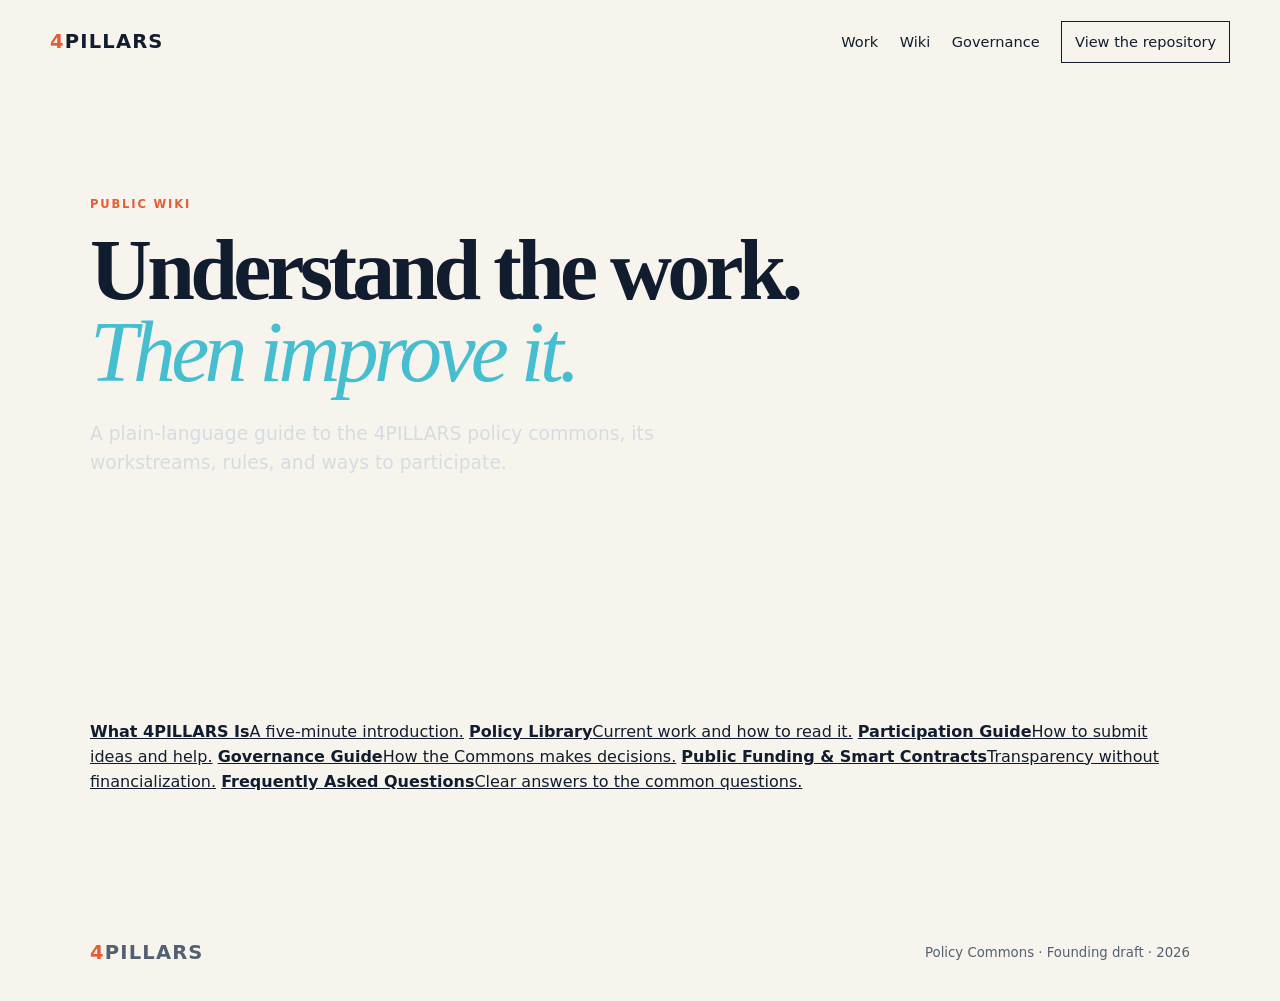
==== site/wiki.html @ 360bce5f "chore: add site/wiki.html" ====
<!doctype html>
<html lang="en">
  <head>
    <meta charset="utf-8">
    <meta name="viewport" content="width=device-width, initial-scale=1">
    <meta name="description" content="Public wiki for the 4PILLARS Policy Commons.">
    <title>4PILLARS Public Wiki</title>
    <link rel="stylesheet" href="styles.css">
  </head>
  <body>
    <header class="site-header">
      <a class="brand" href="index.html"><span>4</span>PILLARS</a>
      <nav aria-label="Primary">
        <a href="index.html#work">Work</a>
        <a href="wiki.html">Wiki</a>
        <a href="index.html#governance">Governance</a>
        <a class="nav-cta" href="https://github.com/FOURPILLARSFOUNDATION/4pillars-policy-dao">View the repository</a>
      </nav>
    </header>
    <main>
      <section class="section wiki-intro">
        <p class="eyebrow">Public wiki</p>
        <h1>Understand the work.<br><em>Then improve it.</em></h1>
        <p class="lede wiki-lede">A plain-language guide to the 4PILLARS policy commons, its workstreams, rules, and ways to participate.</p>
      </section>
      <section class="section wiki-grid-section">
        <div class="wiki-grid">
          <a href="../wiki/What-4PILLARS-Is.md"><b>What 4PILLARS Is</b><span>A five-minute introduction.</span></a>
          <a href="../wiki/Policy-Library.md"><b>Policy Library</b><span>Current work and how to read it.</span></a>
          <a href="../wiki/Participation-Guide.md"><b>Participation Guide</b><span>How to submit ideas and help.</span></a>
          <a href="../wiki/Governance-Guide.md"><b>Governance Guide</b><span>How the Commons makes decisions.</span></a>
          <a href="../wiki/Public-Funding-and-Smart-Contracts.md"><b>Public Funding & Smart Contracts</b><span>Transparency without financialization.</span></a>
          <a href="../wiki/FAQ.md"><b>Frequently Asked Questions</b><span>Clear answers to the common questions.</span></a>
        </div>
      </section>
    </main>
    <footer>
      <a class="brand" href="index.html"><span>4</span>PILLARS</a>
      <p>Policy Commons · Founding draft · 2026</p>
    </footer>
  </body>
</html>
---- site/styles.css ----
:root {
  --ink: #111c2e;
  --paper: #f7f4ed;
  --blue: #1b4e8e;
  --bright: #47bed0;
  --line: #c8cdd0;
  --muted: #536071;
  --orange: #e45d34;
}

* { box-sizing: border-box; }
html { scroll-behavior: smooth; }
body { margin: 0; background: var(--paper); color: var(--ink); font: 16px/1.55 Inter, ui-sans-serif, system-ui, -apple-system, BlinkMacSystemFont, "Segoe UI", sans-serif; }
a { color: inherit; }
.skip-link { position: absolute; left: -10000px; top: auto; }
.skip-link:focus { left: 1rem; top: 1rem; z-index: 5; background: white; padding: .65rem 1rem; }
.site-header { width: min(1180px, calc(100% - 3rem)); height: 84px; display: flex; align-items: center; justify-content: space-between; margin: auto; }
.brand { font-size: 1.22rem; font-weight: 800; letter-spacing: .06em; text-decoration: none; }
.brand span { color: var(--orange); }
nav { display: flex; gap: 1.35rem; align-items: center; font-size: .91rem; }
nav a { text-decoration: none; }
nav a:not(.nav-cta):hover, .text-link:hover { text-decoration: underline; text-underline-offset: .25rem; }
.nav-cta { padding: .55rem .8rem; border: 1px solid var(--ink); }
.menu-button { display: none; background: none; border: 1px solid var(--ink); padding: .45rem .7rem; color: var(--ink); }
.hero { background: var(--ink); color: white; display: grid; grid-template-columns: 1.15fr .85fr; gap: clamp(2rem, 8vw, 8rem); padding: clamp(4.5rem, 10vw, 8.5rem) max(1.5rem, calc((100vw - 1100px)/2)); }
.hero-copy { max-width: 680px; }
.eyebrow { margin: 0 0 1rem; font-weight: 800; font-size: .72rem; letter-spacing: .16em; text-transform: uppercase; color: var(--orange); }
h1, h2, h3, p { margin-top: 0; }
h1 { font-family: Georgia, serif; font-size: clamp(3rem, 6.7vw, 6rem); line-height: .96; letter-spacing: -.055em; margin-bottom: 1.55rem; }
h1 em { color: var(--bright); font-weight: 400; }
.lede { max-width: 565px; color: #d5dbe3; font-size: 1.17rem; }
.actions { display: flex; gap: .85rem; flex-wrap: wrap; margin-top: 2rem; }
.button { display: inline-block; padding: .8rem 1.1rem; text-decoration: none; font-weight: 750; }
.primary { background: var(--bright); color: var(--ink); }
.secondary { border: 1px solid #aab6c5; color: white; }
.hero-panel { align-self: end; border-top: 1px solid #5a687c; }
.hero-panel div { display: grid; grid-template-columns: 3rem 1fr; gap: .35rem .7rem; padding: 1rem 0; border-bottom: 1px solid #5a687c; }
.hero-panel b { color: var(--bright); font-size: .85rem; grid-row: span 2; }
.hero-panel span { font-weight: 780; text-transform: uppercase; letter-spacing: .08em; font-size: .81rem; }
.hero-panel small { color: #b9c2cf; }
.section { max-width: 1100px; margin: auto; padding: 7rem 0; }
.section-heading { max-width: 720px; margin-bottom: 2.7rem; }
h2 { font: 400 clamp(2.2rem, 4vw, 4rem)/1.04 Georgia, serif; letter-spacing: -.04em; margin-bottom: 1.2rem; }
.section-heading > p:not(.eyebrow), .governance-section > div > p { color: var(--muted); font-size: 1.08rem; }
.card-grid { display: grid; grid-template-columns: repeat(4, 1fr); border-top: 1px solid var(--line); border-left: 1px solid var(--line); }
.policy-card { min-height: 290px; padding: 1.4rem; border-right: 1px solid var(--line); border-bottom: 1px solid var(--line); display: flex; flex-direction: column; }
.policy-card > span { color: var(--orange); font-weight: 800; font-size: .78rem; }
h3 { font: 400 1.65rem/1.1 Georgia, serif; margin: 2.4rem 0 .8rem; }
.policy-card p { color: var(--muted); margin-bottom: 1.2rem; }
.policy-card a, .text-link { margin-top: auto; color: var(--blue); font-weight: 750; text-decoration: none; }
.process-section { border-top: 1px solid var(--line); }
.steps { list-style: none; counter-reset: steps; padding: 0; margin: 0; display: grid; grid-template-columns: repeat(5, 1fr); }
.steps li { min-height: 200px; padding: 1rem 1.15rem 1rem 0; margin-right: 1rem; border-top: 4px solid var(--blue); }
.steps b { display: block; font: 400 1.45rem Georgia, serif; margin-bottom: .65rem; }
.steps b::before { counter-increment: steps; content: counter(steps, decimal-leading-zero) " "; color: var(--orange); font: 800 .74rem Inter, sans-serif; letter-spacing: .08em; }
.steps span { color: var(--muted); font-size: .92rem; }
.governance-section { display: grid; grid-template-columns: 1fr 1fr; gap: clamp(2rem, 9vw, 8rem); border-top: 1px solid var(--line); }
.principles { border-top: 1px solid var(--ink); }
.principles p { display: grid; grid-template-columns: 1fr 1.25fr; gap: 1rem; padding: 1.1rem 0; margin: 0; border-bottom: 1px solid var(--line); }
.principles span { color: var(--muted); }
.join-section { padding: 7rem 1.5rem; text-align: center; color: white; background: var(--blue); }
.join-section h2 { max-width: 720px; margin: 0 auto 1rem; }
.join-section > p:not(.eyebrow) { color: #d9e8f7; }
.join-section .primary { margin-top: 1rem; background: var(--bright); }
footer { max-width: 1100px; margin: auto; padding: 2rem 0; display: flex; align-items: center; justify-content: space-between; gap: 1rem; font-size: .83rem; color: var(--muted); }
footer p { margin: 0; } footer p:last-child { display: flex; gap: 1rem; } footer a { text-decoration: none; }

@media (max-width: 800px) {
  .site-header, .section, footer { width: min(100% - 2rem, 1100px); }
  .site-header { height: 70px; position: relative; }
  .menu-button { display: block; }
  nav { display: none; position: absolute; right: 0; top: 62px; z-index: 2; padding: 1rem; background: white; border: 1px solid var(--line); flex-direction: column; align-items: stretch; min-width: 200px; }
  nav.open { display: flex; }
  .hero { grid-template-columns: 1fr; padding-top: 4rem; }
  .card-grid { grid-template-columns: repeat(2, 1fr); }
  .steps { grid-template-columns: 1fr; }
  .steps li { min-height: 0; }
  .governance-section { grid-template-columns: 1fr; }
}
@media (max-width: 500px) {
  .card-grid { grid-template-columns: 1fr; }
  footer { align-items: flex-start; flex-direction: column; }
}
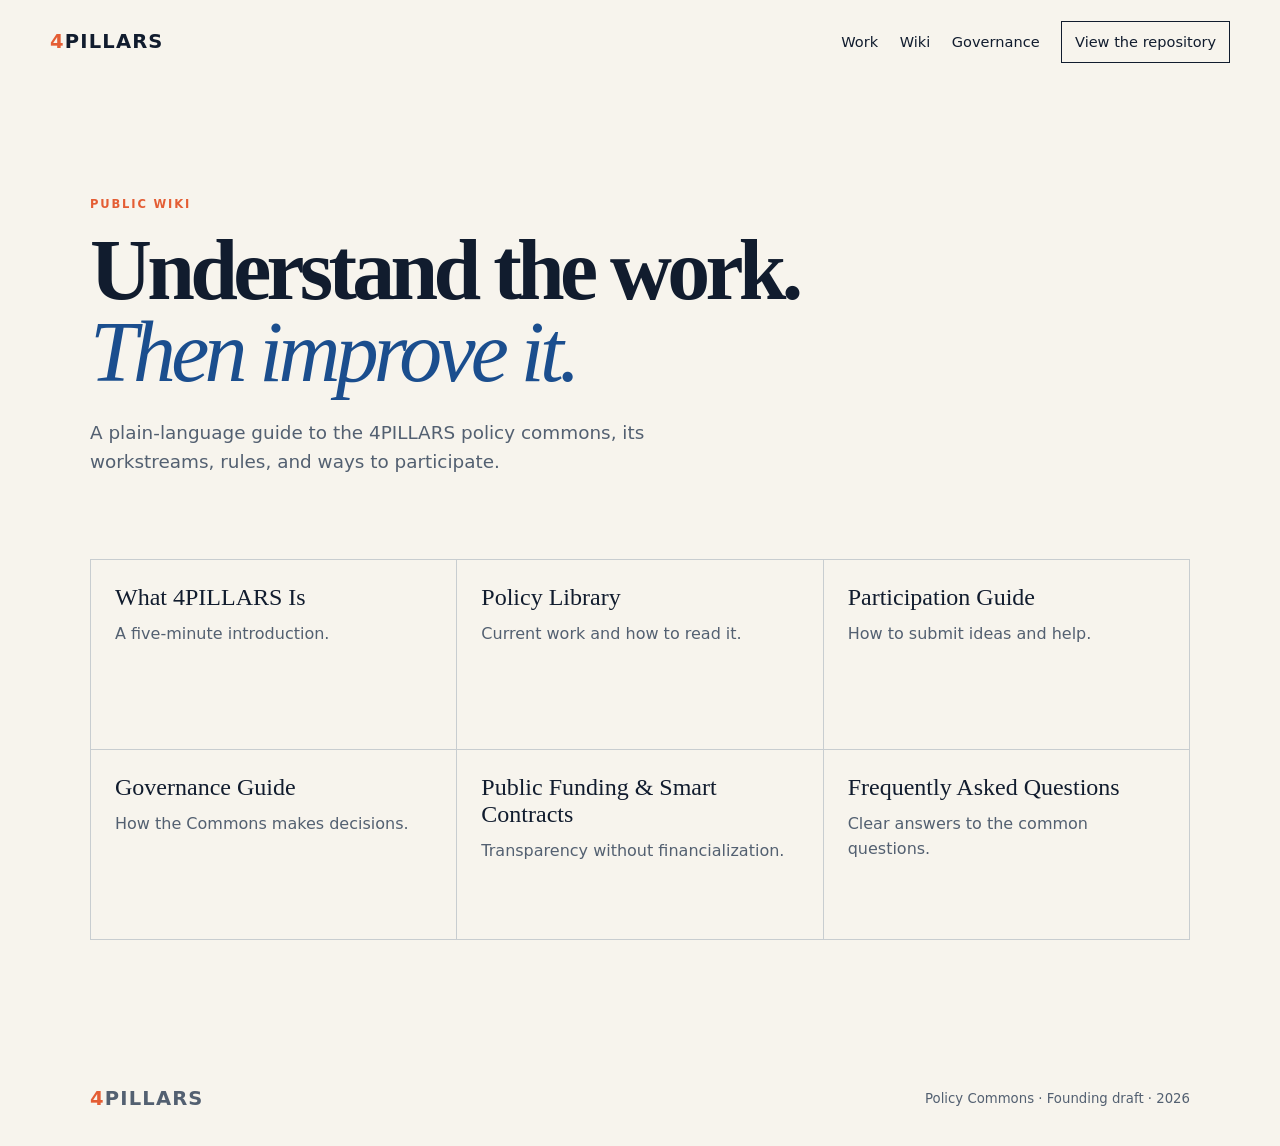
==== commit bb950e3a: "fix: link site wiki to live GitHub Wiki" ====
--- a/site/wiki.html
+++ b/site/wiki.html
@@ -25,12 +25,12 @@
       </section>
       <section class="section wiki-grid-section">
         <div class="wiki-grid">
-          <a href="../wiki/What-4PILLARS-Is.md"><b>What 4PILLARS Is</b><span>A five-minute introduction.</span></a>
-          <a href="../wiki/Policy-Library.md"><b>Policy Library</b><span>Current work and how to read it.</span></a>
-          <a href="../wiki/Participation-Guide.md"><b>Participation Guide</b><span>How to submit ideas and help.</span></a>
-          <a href="../wiki/Governance-Guide.md"><b>Governance Guide</b><span>How the Commons makes decisions.</span></a>
-          <a href="../wiki/Public-Funding-and-Smart-Contracts.md"><b>Public Funding & Smart Contracts</b><span>Transparency without financialization.</span></a>
-          <a href="../wiki/FAQ.md"><b>Frequently Asked Questions</b><span>Clear answers to the common questions.</span></a>
+          <a href="https://github.com/FOURPILLARSFOUNDATION/4pillars-policy-dao/wiki/What-4PILLARS-Is"><b>What 4PILLARS Is</b><span>A five-minute introduction.</span></a>
+          <a href="https://github.com/FOURPILLARSFOUNDATION/4pillars-policy-dao/wiki/Policy-Library"><b>Policy Library</b><span>Current work and how to read it.</span></a>
+          <a href="https://github.com/FOURPILLARSFOUNDATION/4pillars-policy-dao/wiki/Participation-Guide"><b>Participation Guide</b><span>How to submit ideas and help.</span></a>
+          <a href="https://github.com/FOURPILLARSFOUNDATION/4pillars-policy-dao/wiki/Governance-Guide"><b>Governance Guide</b><span>How the Commons makes decisions.</span></a>
+          <a href="https://github.com/FOURPILLARSFOUNDATION/4pillars-policy-dao/wiki/Public-Funding-and-Smart-Contracts"><b>Public Funding & Smart Contracts</b><span>Transparency without financialization.</span></a>
+          <a href="https://github.com/FOURPILLARSFOUNDATION/4pillars-policy-dao/wiki/FAQ"><b>Frequently Asked Questions</b><span>Clear answers to the common questions.</span></a>
         </div>
       </section>
     </main>
--- a/site/styles.css
+++ b/site/styles.css
@@ -64,6 +64,17 @@
 .join-section .primary { margin-top: 1rem; background: var(--bright); }
 footer { max-width: 1100px; margin: auto; padding: 2rem 0; display: flex; align-items: center; justify-content: space-between; gap: 1rem; font-size: .83rem; color: var(--muted); }
 footer p { margin: 0; } footer p:last-child { display: flex; gap: 1rem; } footer a { text-decoration: none; }
+.wiki-intro { padding-bottom: 3rem; }
+.wiki-intro h1 { color: var(--ink); max-width: 820px; }
+.wiki-intro h1 em { color: var(--blue); }
+.wiki-lede { color: var(--muted); max-width: 650px; font-size: 1.15rem; }
+.wiki-grid-section { padding-top: 1rem; }
+.wiki-grid { display: grid; grid-template-columns: repeat(3, 1fr); border-top: 1px solid var(--line); border-left: 1px solid var(--line); }
+.wiki-grid a { min-height: 190px; padding: 1.5rem; border-right: 1px solid var(--line); border-bottom: 1px solid var(--line); text-decoration: none; }
+.wiki-grid a:hover { background: #ebe8e0; }
+.wiki-grid b { display: block; font: 400 1.5rem Georgia, serif; margin-bottom: .7rem; }
+.wiki-grid span { color: var(--muted); }
+.wiki-callout { border-top: 1px solid var(--line); padding-top: 5rem; }
 
 @media (max-width: 800px) {
   .site-header, .section, footer { width: min(100% - 2rem, 1100px); }
@@ -73,11 +84,13 @@
   nav.open { display: flex; }
   .hero { grid-template-columns: 1fr; padding-top: 4rem; }
   .card-grid { grid-template-columns: repeat(2, 1fr); }
+  .wiki-grid { grid-template-columns: repeat(2, 1fr); }
   .steps { grid-template-columns: 1fr; }
   .steps li { min-height: 0; }
   .governance-section { grid-template-columns: 1fr; }
 }
 @media (max-width: 500px) {
   .card-grid { grid-template-columns: 1fr; }
+  .wiki-grid { grid-template-columns: 1fr; }
   footer { align-items: flex-start; flex-direction: column; }
 }
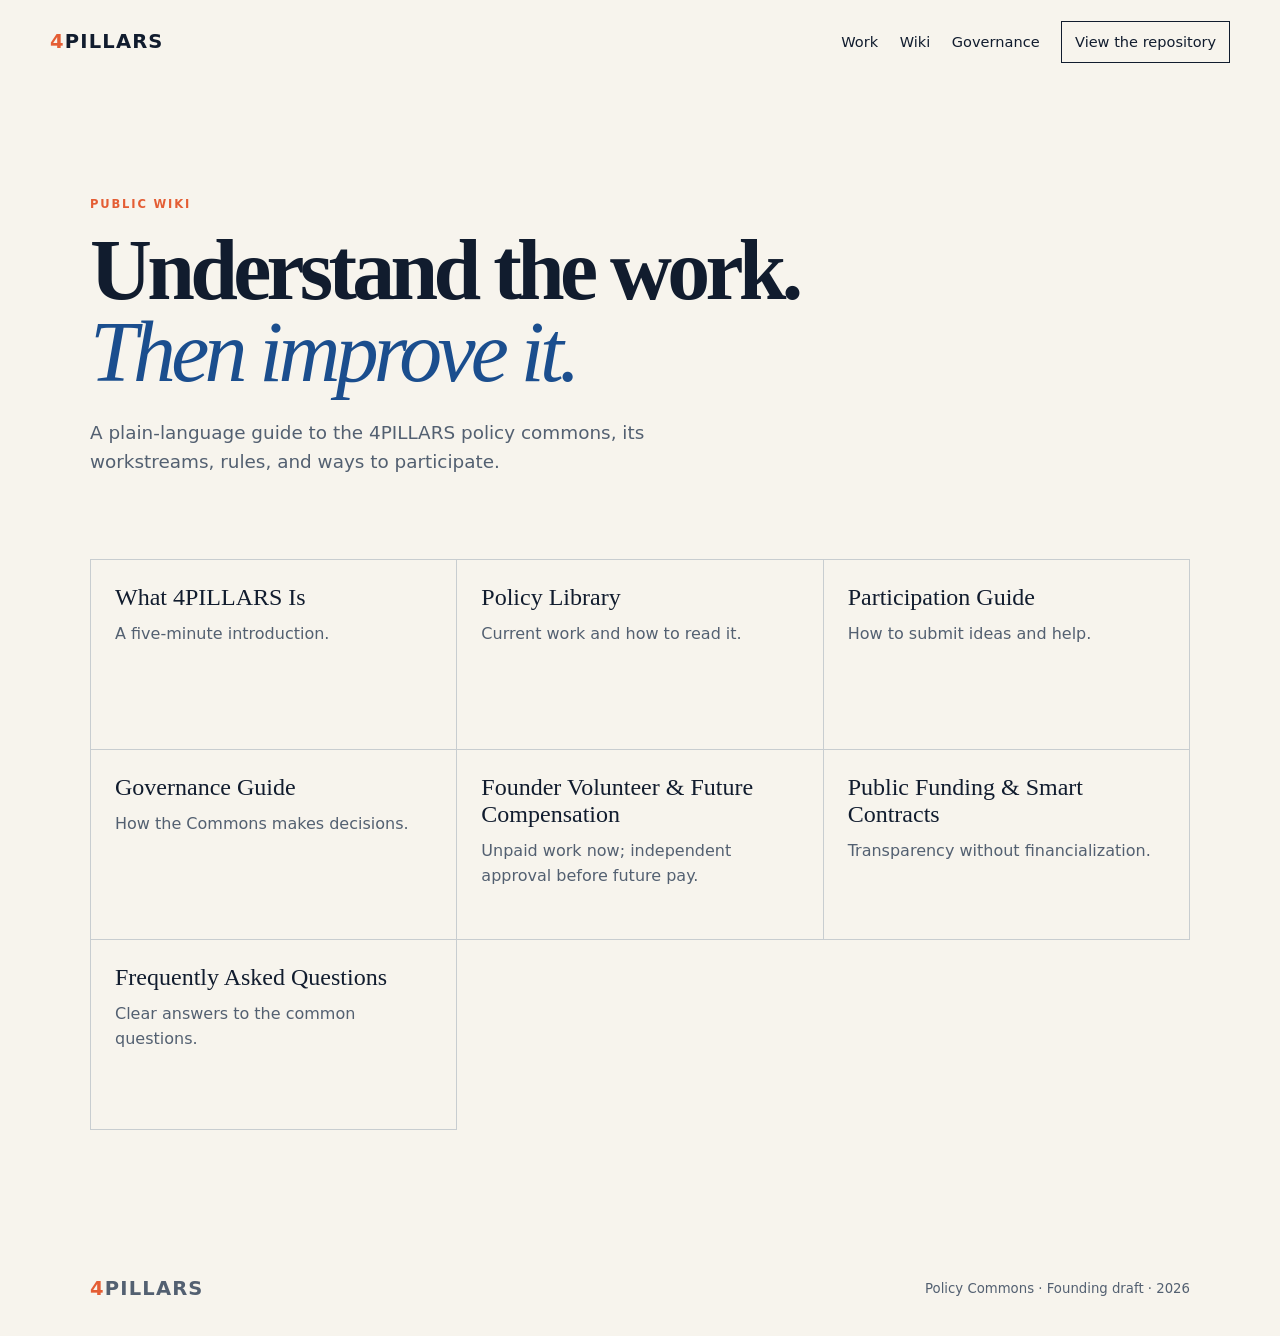
==== commit 00793eba: "docs: add founding-stage compensation safeguards" ====
--- a/site/wiki.html
+++ b/site/wiki.html
@@ -29,6 +29,7 @@
           <a href="https://github.com/FOURPILLARSFOUNDATION/4pillars-policy-dao/wiki/Policy-Library"><b>Policy Library</b><span>Current work and how to read it.</span></a>
           <a href="https://github.com/FOURPILLARSFOUNDATION/4pillars-policy-dao/wiki/Participation-Guide"><b>Participation Guide</b><span>How to submit ideas and help.</span></a>
           <a href="https://github.com/FOURPILLARSFOUNDATION/4pillars-policy-dao/wiki/Governance-Guide"><b>Governance Guide</b><span>How the Commons makes decisions.</span></a>
+          <a href="../governance/FOUNDER-VOLUNTEER-AND-COMPENSATION.md"><b>Founder Volunteer &amp; Future Compensation</b><span>Unpaid work now; independent approval before future pay.</span></a>
           <a href="https://github.com/FOURPILLARSFOUNDATION/4pillars-policy-dao/wiki/Public-Funding-and-Smart-Contracts"><b>Public Funding & Smart Contracts</b><span>Transparency without financialization.</span></a>
           <a href="https://github.com/FOURPILLARSFOUNDATION/4pillars-policy-dao/wiki/FAQ"><b>Frequently Asked Questions</b><span>Clear answers to the common questions.</span></a>
         </div>
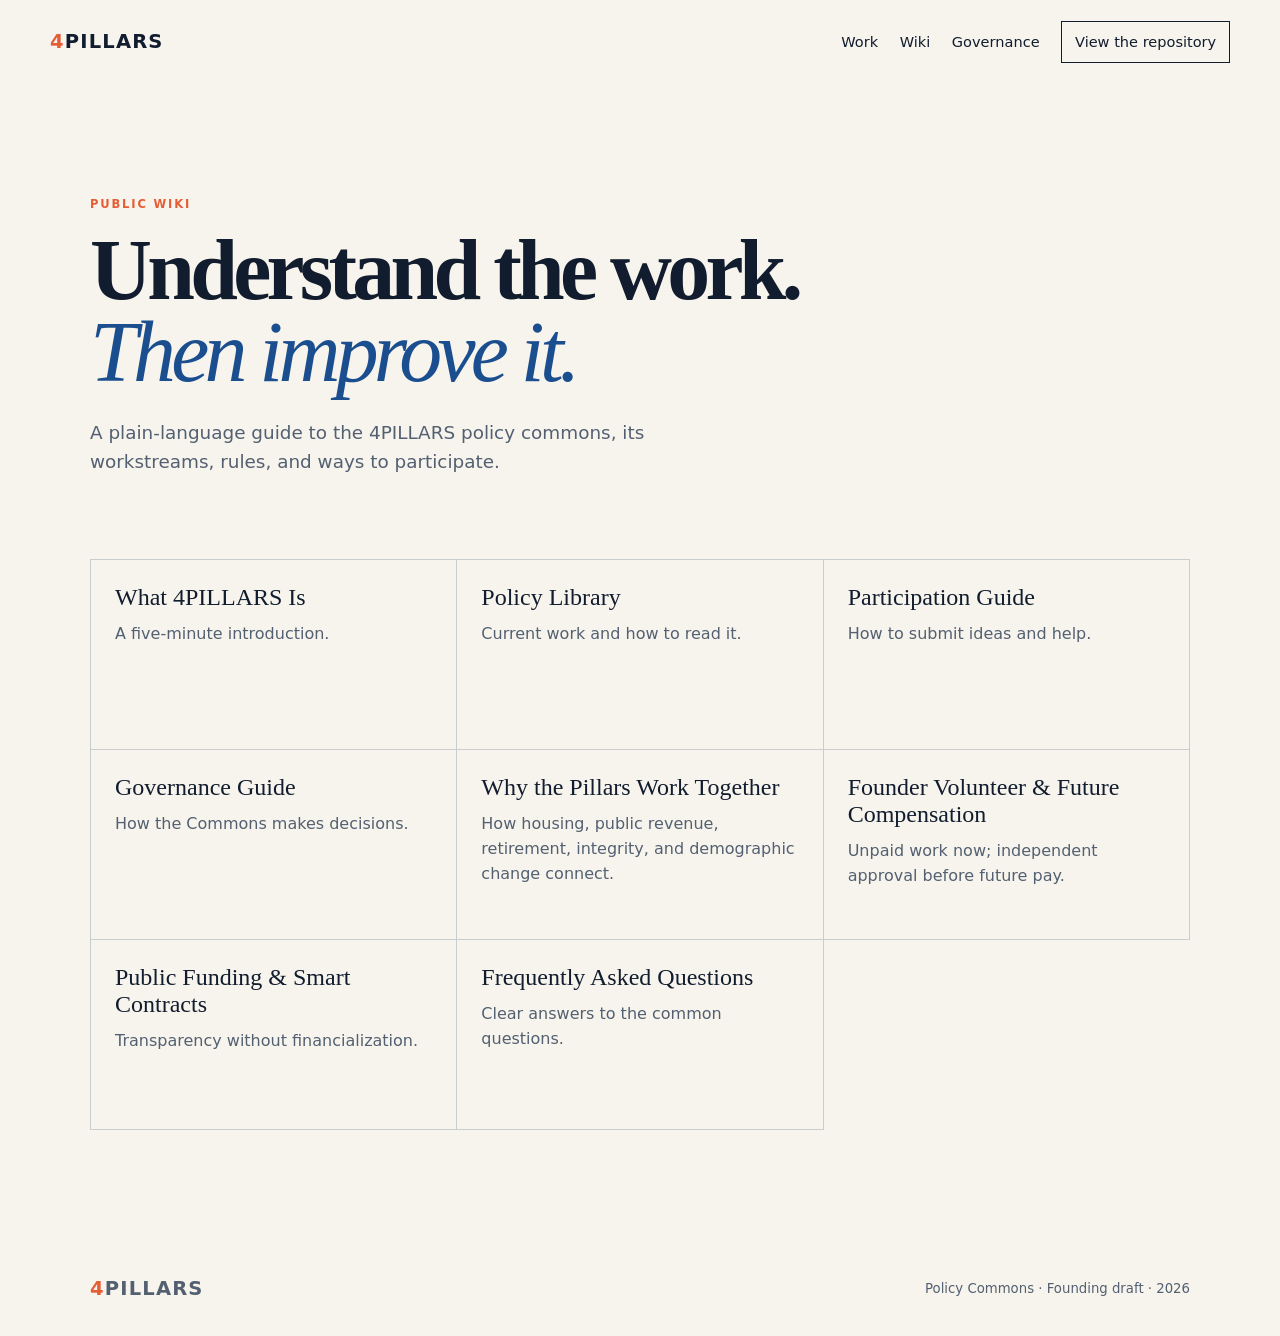
==== commit 730a2f81: "site: link systems context from wiki page" ====
--- a/site/wiki.html
+++ b/site/wiki.html
@@ -29,6 +29,7 @@
           <a href="https://github.com/FOURPILLARSFOUNDATION/4pillars-policy-dao/wiki/Policy-Library"><b>Policy Library</b><span>Current work and how to read it.</span></a>
           <a href="https://github.com/FOURPILLARSFOUNDATION/4pillars-policy-dao/wiki/Participation-Guide"><b>Participation Guide</b><span>How to submit ideas and help.</span></a>
           <a href="https://github.com/FOURPILLARSFOUNDATION/4pillars-policy-dao/wiki/Governance-Guide"><b>Governance Guide</b><span>How the Commons makes decisions.</span></a>
+          <a href="../wiki/Systems-Interdependence-and-Demographic-Pressure.md"><b>Why the Pillars Work Together</b><span>How housing, public revenue, retirement, integrity, and demographic change connect.</span></a>
           <a href="../governance/FOUNDER-VOLUNTEER-AND-COMPENSATION.md"><b>Founder Volunteer &amp; Future Compensation</b><span>Unpaid work now; independent approval before future pay.</span></a>
           <a href="https://github.com/FOURPILLARSFOUNDATION/4pillars-policy-dao/wiki/Public-Funding-and-Smart-Contracts"><b>Public Funding & Smart Contracts</b><span>Transparency without financialization.</span></a>
           <a href="https://github.com/FOURPILLARSFOUNDATION/4pillars-policy-dao/wiki/FAQ"><b>Frequently Asked Questions</b><span>Clear answers to the common questions.</span></a>
